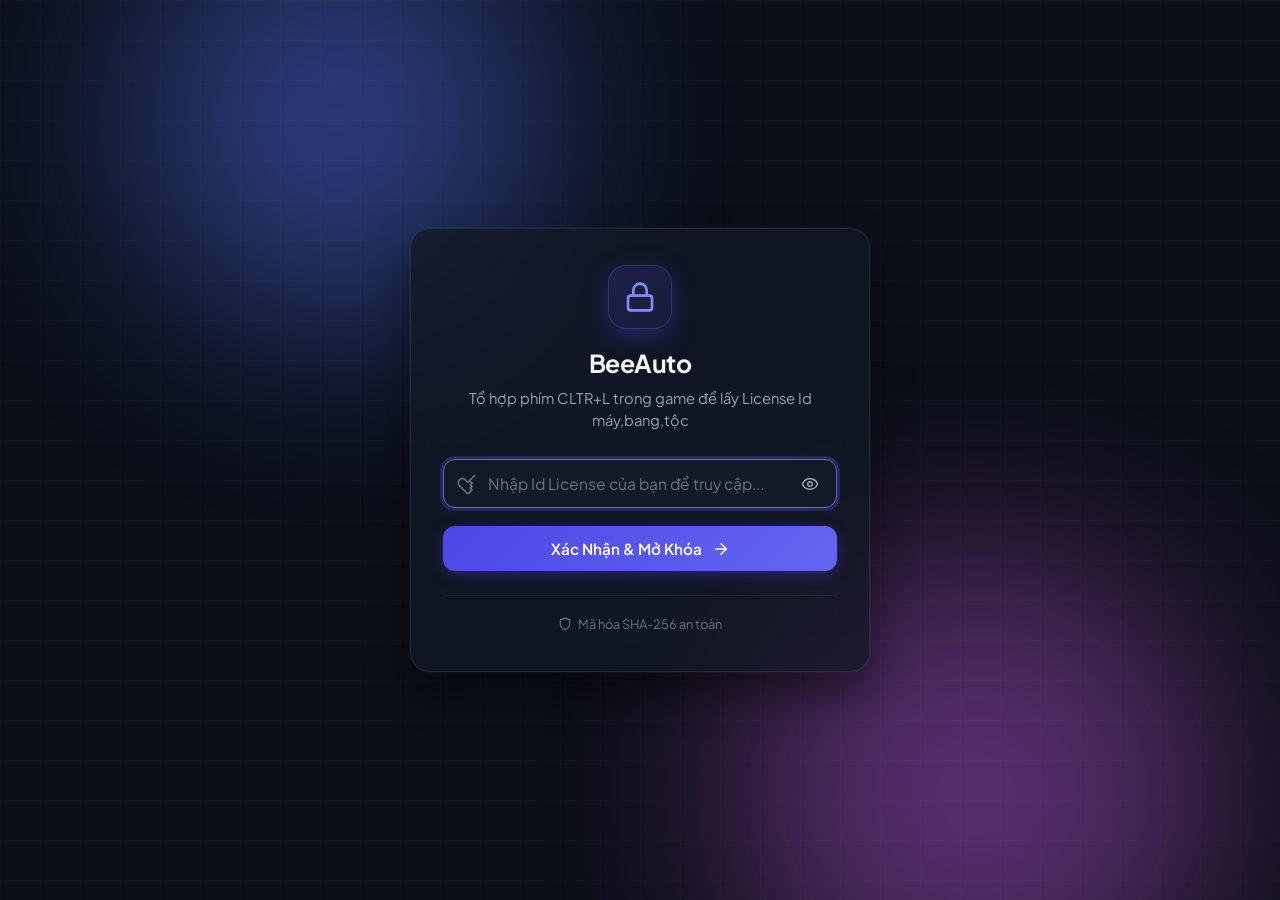
==== index.html @ 8bd9dfe1 "init" ====
<!DOCTYPE html>
<html lang="vi">

<head>
  <meta charset="UTF-8">
  <meta name="viewport" content="width=device-width, initial-scale=1.0">
  <title>Cổng Tải Tệp An Toàn | Security Portal</title>
  <link rel="preconnect" href="https://fonts.googleapis.com">
  <link rel="preconnect" href="https://fonts.gstatic.com" crossorigin>
  <link href="https://fonts.googleapis.com/css2?family=Plus+Jakarta+Sans:wght@400;500;600;700&display=swap"
    rel="stylesheet">
  <link rel="stylesheet" href="./style.css">
</head>

<body>
  <div class="background-decorations">
    <div class="blob blob-1"></div>
    <div class="blob blob-2"></div>
    <div class="grid-overlay"></div>
  </div>

  <main class="container">
    <div class="card glass">
      <div class="card-header">
        <div class="icon-badge">
          <svg xmlns="http://www.w3.org/2000/svg" width="32" height="32" viewBox="0 0 24 24" fill="none"
            stroke="currentColor" stroke-width="2" stroke-linecap="round" stroke-linejoin="round">
            <rect width="18" height="11" x="3" y="11" rx="2" ry="2" />
            <path d="M7 11V7a5 5 0 0 1 10 0v4" />
          </svg>
        </div>
        <h1>BeeAuto</h1>
        <p class="subtitle">Tổ hợp phím CLTR+L trong game để lấy License Id máy,bang,tộc</p>
      </div>

      <form id="access-form" class="form-group" autocomplete="off">
        <div class="input-wrapper">
          <svg class="input-icon" xmlns="http://www.w3.org/2000/svg" width="20" height="20" viewBox="0 0 24 24"
            fill="none" stroke="currentColor" stroke-width="2" stroke-linecap="round" stroke-linejoin="round">
            <path
              d="m21 2-2 2m-1.5 1.5L16 7m-1.5 1.5L13 10m-3-3 2 2m-2-2a5 5 0 0 0-7.07 7.07L13 24l5-5-2-2 2-2-2-2 2-2-2-2" />
          </svg>
          <input type="password" id="password-input" placeholder="Nhập Id License của bạn để truy cập..." required
            autofocus>
          <button type="button" id="toggle-password" class="icon-btn" aria-label="Hiện mật khẩu">
            <svg id="eye-icon" xmlns="http://www.w3.org/2000/svg" width="18" height="18" viewBox="0 0 24 24" fill="none"
              stroke="currentColor" stroke-width="2" stroke-linecap="round" stroke-linejoin="round">
              <path
                d="M2.062 12.348a1 1 0 0 1 0-.696 10.75 10.75 0 0 1 19.876 0 1 1 0 0 1 0 .696 10.75 10.75 0 0 1-19.876 0" />
              <circle cx="12" cy="12" r="3" />
            </svg>
          </button>
        </div>

        <div id="status-message" class="status-message"></div>

        <button type="submit" id="submit-btn" class="btn btn-primary">
          <span>Xác Nhận & Mở Khóa</span>
          <svg xmlns="http://www.w3.org/2000/svg" width="18" height="18" viewBox="0 0 24 24" fill="none"
            stroke="currentColor" stroke-width="2" stroke-linecap="round" stroke-linejoin="round">
            <path d="M5 12h14" />
            <path d="m12 5 7 7-7 7" />
          </svg>
        </button>
      </form>

      <div class="card-footer">
        <span class="protection-tag">
          <svg xmlns="http://www.w3.org/2000/svg" width="14" height="14" viewBox="0 0 24 24" fill="none"
            stroke="currentColor" stroke-width="2" stroke-linecap="round" stroke-linejoin="round">
            <path d="M12 22s8-4 8-10V5l-8-3-8 3v7c0 6 8 10 8 10" />
          </svg>
          Mã hóa SHA-256 an toàn
        </span>
      </div>
    </div>
  </main>

  <script src="./passwords.js"></script>
  <script src="./app.js"></script>
</body>

</html>
---- style.css ----
:root {
  --bg-color: #0b0f19;
  --card-bg: rgba(18, 24, 38, 0.75);
  --card-border: rgba(255, 255, 255, 0.08);
  --text-main: #f3f4f6;
  --text-muted: #9ca3af;
  --primary: #4f46e5;
  --primary-hover: #4338ca;
  --primary-glow: rgba(79, 70, 229, 0.35);
  --success: #10b981;
  --success-glow: rgba(16, 185, 129, 0.25);
  --danger: #ef4444;
  --danger-glow: rgba(239, 68, 68, 0.25);
  --input-bg: rgba(15, 20, 31, 0.6);
  --input-border: rgba(255, 255, 255, 0.12);
  --radius-lg: 20px;
  --radius-md: 12px;
  --radius-sm: 8px;
  --transition: all 0.25s cubic-bezier(0.4, 0, 0.2, 1);
}

* {
  margin: 0;
  padding: 0;
  box-sizing: border-box;
}

body {
  font-family: 'Plus Jakarta Sans', -apple-system, BlinkMacSystemFont, 'Segoe UI', Roboto, sans-serif;
  background-color: var(--bg-color);
  color: var(--text-main);
  min-height: 100vh;
  display: flex;
  align-items: center;
  justify-content: center;
  position: relative;
  overflow-x: hidden;
  padding: 20px;
}

/* Background Gradients & Blobs */
.background-decorations {
  position: fixed;
  inset: 0;
  pointer-events: none;
  z-index: 0;
  overflow: hidden;
}

.blob {
  position: absolute;
  border-radius: 50%;
  filter: blur(100px);
  opacity: 0.45;
  animation: floatSlow 12s ease-in-out infinite alternate;
}

.blob-1 {
  width: 420px;
  height: 420px;
  background: radial-gradient(circle, #6366f1, #3b82f6);
  top: -10%;
  left: 10%;
}

.blob-2 {
  width: 480px;
  height: 480px;
  background: radial-gradient(circle, #8b5cf6, #ec4899);
  bottom: -15%;
  right: 5%;
  animation-duration: 16s;
  animation-direction: alternate-reverse;
}

.grid-overlay {
  position: absolute;
  inset: 0;
  background-image: 
    linear-gradient(to right, rgba(255, 255, 255, 0.02) 1px, transparent 1px),
    linear-gradient(to bottom, rgba(255, 255, 255, 0.02) 1px, transparent 1px);
  background-size: 40px 40px;
}

@keyframes floatSlow {
  0% { transform: translate(0, 0) scale(1); }
  50% { transform: translate(40px, 30px) scale(1.08); }
  100% { transform: translate(-30px, -20px) scale(0.95); }
}

/* Container & Glass Card */
.container {
  width: 100%;
  max-width: 460px;
  position: relative;
  z-index: 10;
}

.card {
  background: var(--card-bg);
  backdrop-filter: blur(20px);
  -webkit-backdrop-filter: blur(20px);
  border: 1px solid var(--card-border);
  border-radius: var(--radius-lg);
  padding: 36px 32px;
  box-shadow: 
    0 20px 40px rgba(0, 0, 0, 0.45),
    0 0 0 1px rgba(255, 255, 255, 0.05);
  animation: cardAppear 0.5s cubic-bezier(0.16, 1, 0.3, 1);
}

@keyframes cardAppear {
  from {
    opacity: 0;
    transform: translateY(20px) scale(0.97);
  }
  to {
    opacity: 1;
    transform: translateY(0) scale(1);
  }
}

/* Card Header */
.card-header {
  text-align: center;
  margin-bottom: 28px;
}

.icon-badge {
  width: 64px;
  height: 64px;
  margin: 0 auto 18px;
  background: linear-gradient(135deg, rgba(79, 70, 229, 0.2), rgba(99, 102, 241, 0.1));
  border: 1px solid rgba(99, 102, 241, 0.3);
  border-radius: 18px;
  display: flex;
  align-items: center;
  justify-content: center;
  color: #818cf8;
  box-shadow: 0 8px 24px var(--primary-glow);
}

.icon-badge.success-badge {
  background: linear-gradient(135deg, rgba(16, 185, 129, 0.2), rgba(5, 150, 105, 0.1));
  border-color: rgba(16, 185, 129, 0.35);
  color: #34d399;
  box-shadow: 0 8px 24px var(--success-glow);
}

.card-header h1 {
  font-size: 1.55rem;
  font-weight: 700;
  letter-spacing: -0.02em;
  margin-bottom: 8px;
}

.card-header .subtitle {
  font-size: 0.92rem;
  color: var(--text-muted);
  line-height: 1.5;
}

/* Form & Inputs */
.form-group {
  display: flex;
  flex-direction: column;
  gap: 18px;
}

.input-wrapper {
  position: relative;
  display: flex;
  align-items: center;
}

.input-icon {
  position: absolute;
  left: 14px;
  color: #6b7280;
  pointer-events: none;
}

.input-wrapper input {
  width: 100%;
  padding: 14px 44px 14px 44px;
  background: var(--input-bg);
  border: 1px solid var(--input-border);
  border-radius: var(--radius-md);
  color: var(--text-main);
  font-size: 0.98rem;
  font-family: inherit;
  transition: var(--transition);
  outline: none;
}

.input-wrapper input:focus {
  border-color: #6366f1;
  background: rgba(20, 26, 40, 0.85);
  box-shadow: 0 0 0 3px rgba(99, 102, 241, 0.25);
}

.input-wrapper input::placeholder {
  color: #6b7280;
}

.icon-btn {
  position: absolute;
  right: 12px;
  background: transparent;
  border: none;
  color: #9ca3af;
  cursor: pointer;
  padding: 6px;
  display: flex;
  align-items: center;
  justify-content: center;
  border-radius: var(--radius-sm);
  transition: var(--transition);
}

.icon-btn:hover {
  color: var(--text-main);
  background: rgba(255, 255, 255, 0.05);
}

/* Status message */
.status-message {
  min-height: 20px;
  font-size: 0.86rem;
  font-weight: 500;
  text-align: center;
  display: none;
  padding: 8px 12px;
  border-radius: var(--radius-sm);
  transition: var(--transition);
}

.status-message.visible {
  display: block;
}

.status-message.error {
  color: #fca5a5;
  background: rgba(239, 68, 68, 0.12);
  border: 1px solid rgba(239, 68, 68, 0.25);
}

.status-message.success {
  color: #6ee7b7;
  background: rgba(16, 185, 129, 0.12);
  border: 1px solid rgba(16, 185, 129, 0.25);
}

/* Buttons */
.btn {
  width: 100%;
  display: inline-flex;
  align-items: center;
  justify-content: center;
  gap: 10px;
  padding: 13px 20px;
  border-radius: var(--radius-md);
  font-size: 0.95rem;
  font-weight: 600;
  font-family: inherit;
  cursor: pointer;
  text-decoration: none;
  transition: var(--transition);
  border: none;
}

.btn-primary {
  background: linear-gradient(135deg, #4f46e5, #6366f1);
  color: #ffffff;
  box-shadow: 0 4px 14px var(--primary-glow);
}

.btn-primary:hover {
  background: linear-gradient(135deg, #4338ca, #4f46e5);
  box-shadow: 0 6px 20px rgba(79, 70, 229, 0.5);
  transform: translateY(-1px);
}

.btn-primary:active {
  transform: translateY(0);
}

.btn-secondary {
  background: rgba(255, 255, 255, 0.06);
  color: var(--text-muted);
  border: 1px solid rgba(255, 255, 255, 0.08);
}

.btn-secondary:hover {
  background: rgba(255, 255, 255, 0.1);
  color: var(--text-main);
}

.btn-large {
  padding: 15px 24px;
  font-size: 1.05rem;
}

/* File info box in download.html */
.file-info-box {
  background: rgba(15, 20, 31, 0.5);
  border: 1px solid rgba(255, 255, 255, 0.07);
  border-radius: var(--radius-md);
  padding: 18px 20px;
  display: flex;
  align-items: center;
  gap: 16px;
  margin-bottom: 24px;
}

.file-icon-wrap {
  width: 52px;
  height: 52px;
  background: rgba(99, 102, 241, 0.15);
  border-radius: 12px;
  display: flex;
  align-items: center;
  justify-content: center;
  color: #818cf8;
  flex-shrink: 0;
}

.file-details {
  flex: 1;
  overflow: hidden;
}

.file-name {
  font-size: 1.05rem;
  font-weight: 600;
  margin-bottom: 4px;
  white-space: nowrap;
  overflow: hidden;
  text-overflow: ellipsis;
}

.file-meta {
  display: flex;
  align-items: center;
  gap: 10px;
  font-size: 0.8rem;
}

.file-badge {
  background: rgba(99, 102, 241, 0.2);
  color: #a5b4fc;
  padding: 2px 8px;
  border-radius: 6px;
  font-weight: 600;
}

.file-status {
  color: #34d399;
}

.action-buttons {
  display: flex;
  flex-direction: column;
  gap: 12px;
}

/* Card footer */
.card-footer {
  margin-top: 24px;
  padding-top: 18px;
  border-top: 1px solid rgba(255, 255, 255, 0.06);
  text-align: center;
}

.protection-tag {
  display: inline-flex;
  align-items: center;
  gap: 6px;
  font-size: 0.8rem;
  color: #6b7280;
}

/* Animations */
.shake {
  animation: shakeEffect 0.4s ease-in-out;
}

@keyframes shakeEffect {
  0%, 100% { transform: translateX(0); }
  20%, 60% { transform: translateX(-8px); }
  40%, 80% { transform: translateX(8px); }
}

@media (max-width: 480px) {
  .card {
    padding: 28px 20px;
  }
}

.btn.disabled {
  opacity: 0.55;
  cursor: not-allowed;
  pointer-events: none;
  filter: grayscale(0.5);
}
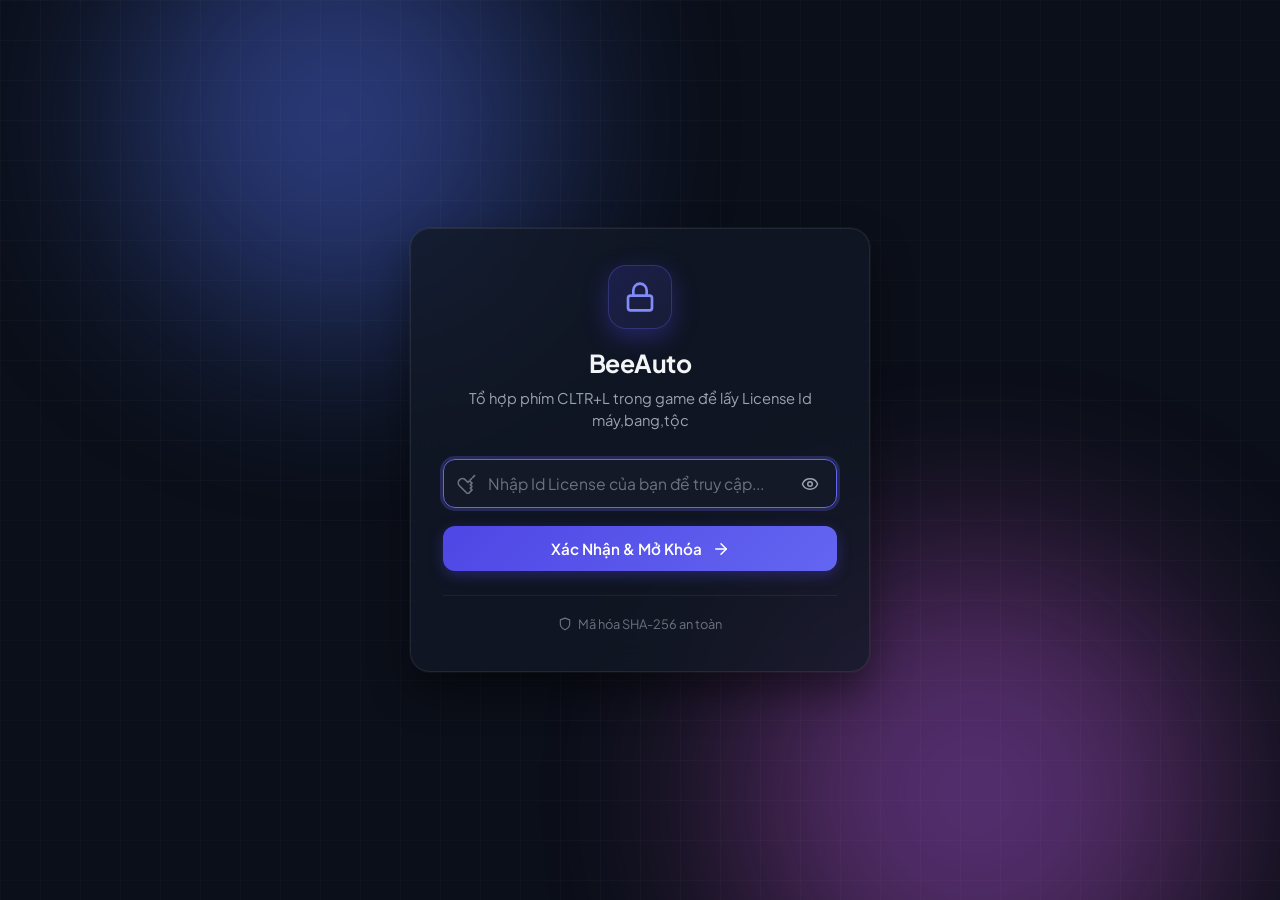
==== commit 474ea092: "update html" ====
--- a/index.html
+++ b/index.html
@@ -4,7 +4,7 @@
 <head>
   <meta charset="UTF-8">
   <meta name="viewport" content="width=device-width, initial-scale=1.0">
-  <title>Cổng Tải Tệp An Toàn | Security Portal</title>
+  <title>Cổng Tải Tệp An Toàn | BeeAuto</title>
   <link rel="preconnect" href="https://fonts.googleapis.com">
   <link rel="preconnect" href="https://fonts.gstatic.com" crossorigin>
   <link href="https://fonts.googleapis.com/css2?family=Plus+Jakarta+Sans:wght@400;500;600;700&display=swap"
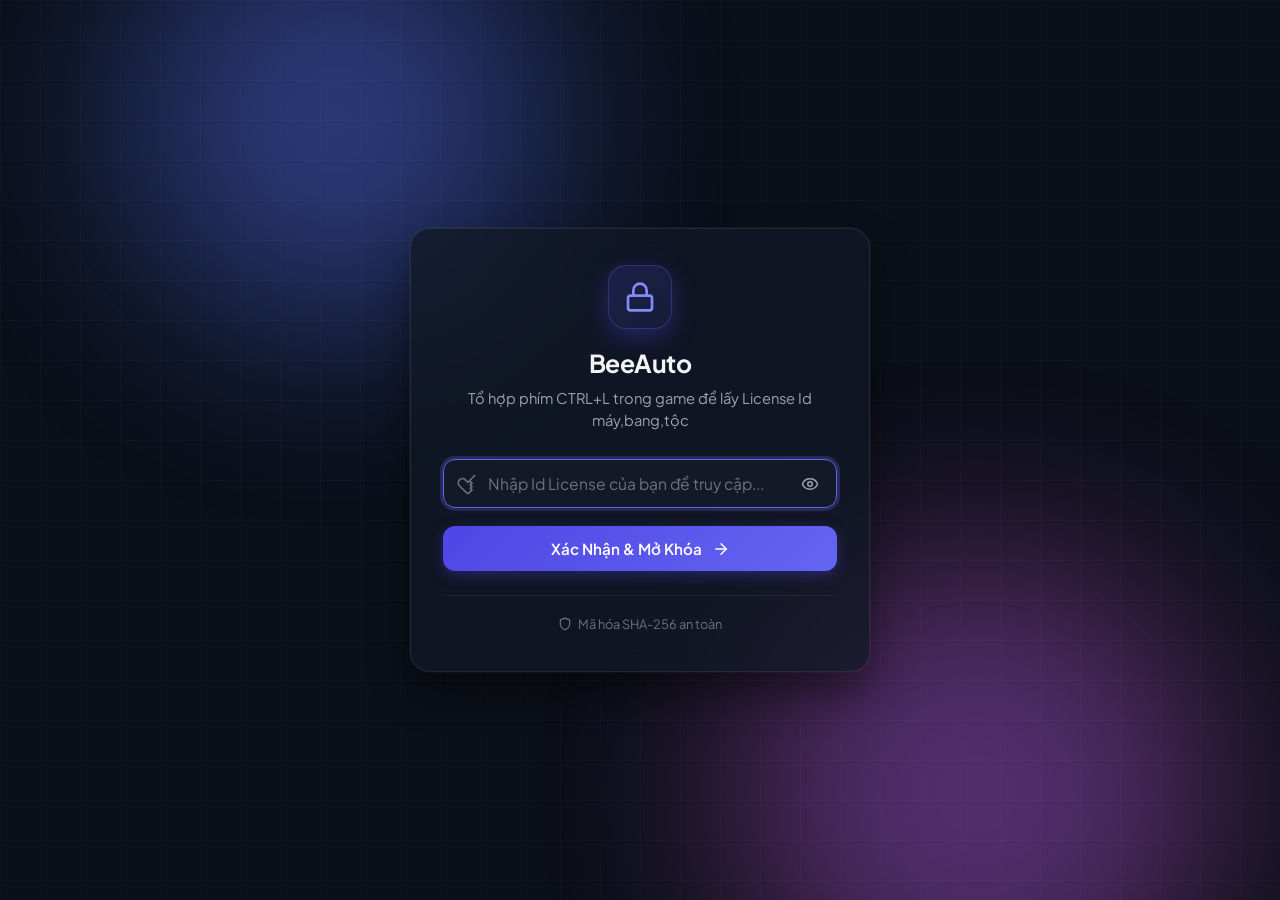
==== commit 1acfc9ae: "Fix typo in subtitle text" ====
--- a/index.html
+++ b/index.html
@@ -30,7 +30,7 @@
           </svg>
         </div>
         <h1>BeeAuto</h1>
-        <p class="subtitle">Tổ hợp phím CLTR+L trong game để lấy License Id máy,bang,tộc</p>
+        <p class="subtitle">Tổ hợp phím CTRL+L trong game để lấy License Id máy,bang,tộc</p>
       </div>
 
       <form id="access-form" class="form-group" autocomplete="off">
@@ -80,4 +80,4 @@
   <script src="./app.js"></script>
 </body>
 
-</html>+</html>
